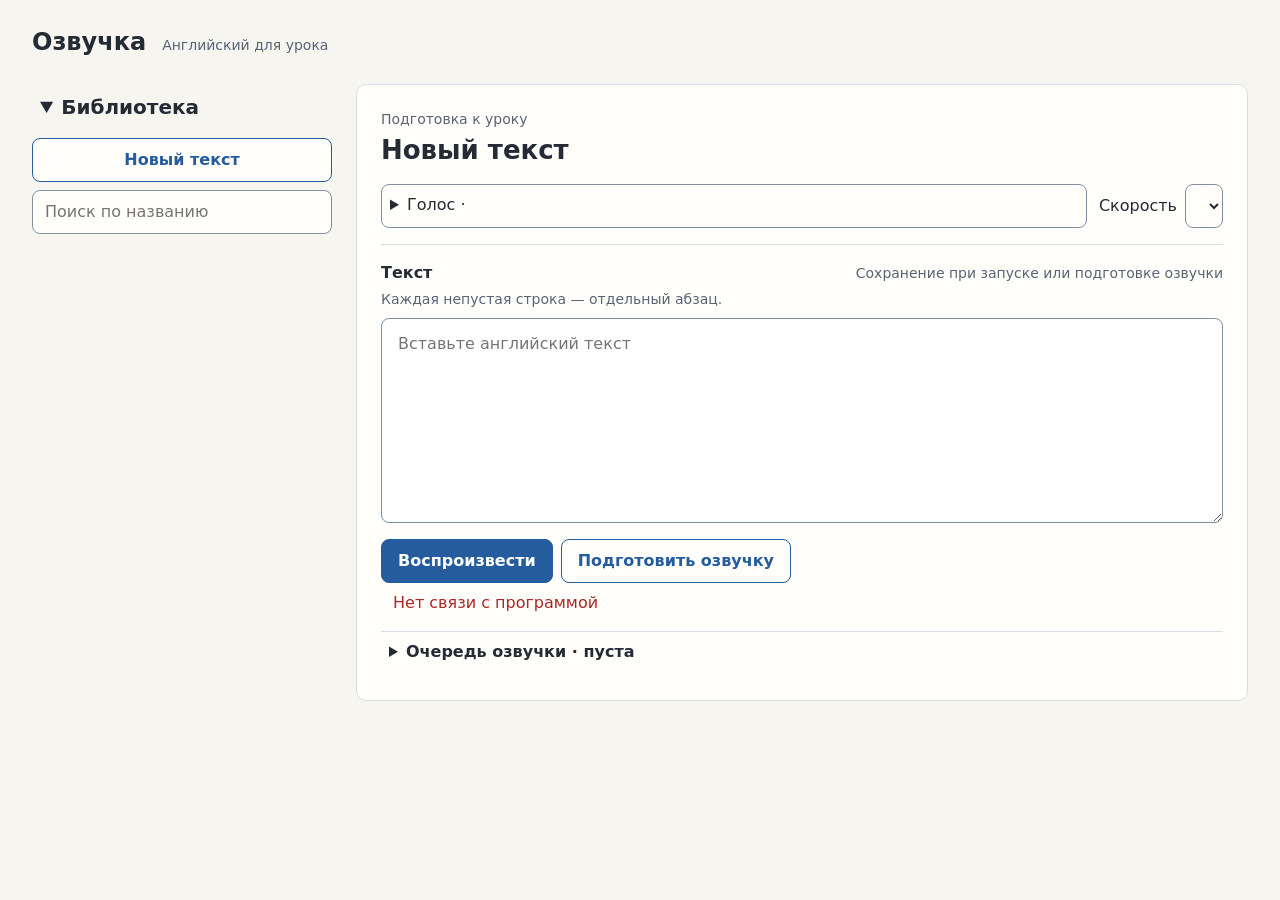
==== ozvuchka/web/index.html @ bc5a4a42 "Add application dialogs and complete keyboard journeys Expose the open Text title independently of L" ====
<!doctype html>
<html lang="ru">
<head><meta charset="utf-8"><meta name="viewport" content="width=device-width, initial-scale=1"><title>Озвучка</title><link rel="stylesheet" href="style.css"></head>
<body>
<main>
  <header class="app-header"><h1>Озвучка</h1><span class="muted">Английский для урока</span></header>
  <div class="workspace">
    <details id="library-panel" open>
      <summary>Библиотека</summary>
      <div class="library-content">
      <div class="library-tools"><button id="new-text" type="button" class="secondary">Новый текст</button><input id="library-search" type="search" placeholder="Поиск по названию" aria-label="Поиск по названию"><span id="library-size" class="muted"></span></div>
      <ul id="library"></ul>
      <div id="library-empty" class="library-empty" role="status" hidden><p id="library-empty-title"></p><p id="library-empty-help" class="muted"></p></div>
      </div>
    </details>
    <section class="working-area" aria-labelledby="text-title">
      <header class="text-header">
        <div><p class="eyebrow">Подготовка к уроку</p><h2 id="text-title">Новый текст</h2><button id="rename-title" type="button" class="secondary" hidden>Изменить название</button></div>
        <button id="stop" type="button" class="secondary" title="Остановить воспроизведение и вернуться к редактированию"><svg viewBox="0 0 24 24" width="20" height="20" fill="none" stroke="currentColor" stroke-width="2" aria-hidden="true"><path d="M14 4h6v16h-6M13 12H3m4-4-4 4 4 4"/></svg>К редактированию</button>
      </header>
      <div class="preparation">
        <div class="settings">
          <details id="voice-panel"><summary>Голос · <span id="selected-voice"></span></summary><div class="voice-choices"><p id="voice-availability" class="muted" role="status"></p><p class="muted">Стрелки — переход между голосами, Enter или пробел — выбор. «Послушать» не меняет выбранный голос.</p><ul id="voices" aria-label="Голоса"></ul><p id="sample-status" class="muted" role="status"></p></div></details>
          <label class="speed-label">Скорость <select id="speed"></select></label>
        </div>
        <div class="editor-label"><label for="source">Текст</label><span id="save-hint" class="muted">Сохранение при запуске или подготовке озвучки</span></div>
        <p id="source-help" class="muted">Каждая непустая строка — отдельный абзац.</p>
        <textarea id="source" rows="7" aria-describedby="source-help save-hint" placeholder="Вставьте английский текст"></textarea>
      </div>
      <div class="transport">
        <div class="controls">
          <span class="playback-transport" role="group" aria-label="Воспроизведение">
            <button id="previous" type="button" class="secondary playback-only" aria-label="Предыдущий абзац" title="Предыдущий абзац">Назад</button>
            <button id="play" type="button">Воспроизвести</button>
            <button id="next" type="button" class="secondary playback-only" aria-label="Следующий абзац" title="Следующий абзац">Вперёд</button>
          </span>
          <button id="repeat" type="button" class="secondary playback-only">Повторить абзац</button>
          <button id="enqueue" type="button" class="secondary">Подготовить озвучку</button>
          <span class="text-size" role="group" aria-label="Размер текста"><span id="text-size-label" class="muted"></span><button id="smaller" type="button" class="secondary" aria-label="Уменьшить размер текста">A−</button><button id="bigger" type="button" class="secondary" aria-label="Увеличить размер текста">A+</button></span>
        </div>
        <div class="feedback"><span id="position"></span><p id="status" role="status"></p></div>
        <p class="playback-only reading-hint muted">Нажмите на абзац, чтобы читать с него. С клавиатуры — Enter или пробел.</p>
        <details class="keyboard-help"><summary>Управление с клавиатуры</summary><p>Пробел — пауза или продолжение. ← / →, PageUp / PageDown — соседний абзац. R (К) — повторить. Быстрые клавиши работают, когда фокус вне кнопок и полей. Tab — переход к элементам управления.</p></details>
      </div>
      <details id="queue-panel"><summary>Очередь озвучки · <span id="queue-count">пуста</span></summary><p id="queue-empty" class="muted">Нет озвучек, ожидающих подготовки.</p><p id="queue-cancel-help" class="muted" hidden>При отмене текущая подготовка прерывается, затем начинается следующая озвучка. Уже подготовленная часть сохраняется.</p><ol id="queue" aria-label="Озвучки в порядке подготовки"></ol></details>
      <ol id="paragraphs" aria-label="Текст для чтения"></ol>
    </section>
  </div>
</main>
<dialog id="text-dialog" aria-labelledby="dialog-title" aria-describedby="dialog-description">
  <form id="dialog-form" novalidate>
    <h2 id="dialog-title"></h2>
    <p id="dialog-description"></p>
    <div id="rename-field"><label for="dialog-name">Название текста</label><input id="dialog-name" type="text" aria-describedby="dialog-error"></div>
    <p id="dialog-error" class="error" role="alert"></p>
    <div class="dialog-actions"><button id="dialog-cancel" type="button" class="secondary">Отмена</button><button id="dialog-submit" type="submit">Сохранить</button></div>
  </form>
</dialog>
<script src="app.js"></script>
</body>
</html>
---- ozvuchka/web/style.css ----
:root {
  --bg: #f6f5f0; --surface: #fffefa; --fg: #242b35; --muted: #596473;
  --accent: #245c9e; --accent-hover: #194879; --selected: #e5eef9;
  --border: #8190a1; --divider: #d9dee4; --current: #ffe58a; --error: #ad2824;
  --space-1: 4px; --space-2: 8px; --space-3: 12px; --space-4: 16px; --space-6: 24px; --space-8: 32px;
  --radius: 10px; --control: 44px;
}
* { box-sizing: border-box; }
[hidden] { display: none !important; }
body { margin: 0; background: var(--bg); color: var(--fg); font: 16px/1.5 system-ui, "Noto Sans", "Liberation Sans", sans-serif; }
main { max-width: 1440px; margin: 0 auto; padding: var(--space-6) var(--space-8); }
h1, h2, p { margin: 0; }
h1 { font-size: 24px; font-weight: 650; }
h2 { font-size: 26px; line-height: 1.3; overflow-wrap: anywhere; }
.app-header { display: flex; align-items: baseline; gap: var(--space-4); margin-bottom: var(--space-6); }
.workspace { display: grid; grid-template-columns: 300px minmax(0, 1fr); gap: var(--space-6); align-items: start; }
.working-area { min-width: 0; background: var(--surface); border: 1px solid var(--divider); border-radius: var(--radius); padding: var(--space-6); }
.text-header { margin-bottom: var(--space-4); }
.eyebrow { font-size: 14px; color: var(--muted); margin-bottom: var(--space-1); }
button, input, textarea, select, summary { font: inherit; }
button, select, input[type="search"] { min-height: var(--control); border: 1px solid var(--border); border-radius: 8px; }
button { padding: var(--space-2) var(--space-4); color: white; background: var(--accent); border-color: var(--accent); font-weight: 600; cursor: pointer; }
button:hover { background: var(--accent-hover); }
button:active { box-shadow: inset 0 0 0 2px var(--accent-hover); }
button.secondary { color: var(--accent); background: var(--surface); }
button.secondary:hover, summary:hover { background: var(--selected); }
button:disabled { color: var(--muted); background: #edf0f3; border-color: var(--divider); cursor: default; }
:focus-visible { outline: 3px solid var(--accent); outline-offset: 3px; }
summary { cursor: pointer; min-height: var(--control); padding: var(--space-2); border-radius: 8px; font-weight: 600; }
.muted { color: var(--muted); font-size: 14px; }
.error { color: var(--error); }
#library-panel > summary { font-size: 20px; }
#library-panel { position: sticky; top: var(--space-6); min-width: 0; }
.library-content { display: flex; flex-direction: column; max-height: calc(100dvh - 160px); }
.library-tools { display: grid; gap: var(--space-2); margin: var(--space-2) 0 var(--space-3); }
#library-search { width: 100%; min-width: 0; padding: var(--space-2) var(--space-3); background: var(--surface); color: var(--fg); }
#library, #queue, #voices { list-style: none; padding: 0; margin: 0; }
#library { min-height: 0; overflow-y: auto; scrollbar-gutter: stable; overscroll-behavior: contain; }
#library > li { border-bottom: 1px solid var(--divider); padding: var(--space-2) 0; }
.library-empty { padding: var(--space-4) var(--space-2); }
.library-empty > p + p { margin-top: var(--space-2); }
.library-text { display: flex; align-items: start; gap: var(--space-1); }
#library .text-title { min-width: 0; flex: 1; background: transparent; color: var(--fg); text-align: left; font-weight: 400; border-color: transparent; overflow-wrap: anywhere; padding: var(--space-2); }
.library-title-label { display: -webkit-box; -webkit-box-orient: vertical; -webkit-line-clamp: 3; overflow: hidden; }
#library .text-title:hover { background: var(--selected); }
#library .text-title.current { background: var(--selected); color: #173f70; font-weight: 600; }
.row-actions { flex: none; }
.row-actions summary { list-style: none; width: 44px; text-align: center; color: var(--accent); border: 1px solid var(--border); }
.row-actions summary::-webkit-details-marker { display: none; }
.row-actions svg { display: block; fill: currentColor; }
.library-text:has(.row-actions[open]) { position: relative; flex-wrap: wrap; }
#library .library-text:has(.row-actions[open]) > .text-title { flex: 0 0 calc(100% - 48px); }
.row-actions[open] { width: 100%; min-width: 0; padding-bottom: var(--space-2); }
.row-actions[open] > summary { position: absolute; top: 0; right: 0; }
.row-actions button { display: block; width: 100%; margin-top: var(--space-1); text-align: left; overflow-wrap: anywhere; font-size: 14px; }
.row-actions button.destructive { color: var(--error); }
.library-narrations { display: grid; gap: var(--space-1); padding: 0 var(--space-2); }
.ready-narration { font-size: 14px; color: var(--muted); overflow-wrap: anywhere; }
.settings { display: flex; align-items: start; flex-wrap: wrap; gap: var(--space-3); padding-bottom: var(--space-4); margin-bottom: var(--space-4); border-bottom: 1px solid var(--divider); }
#voice-panel { flex: 1; min-width: 200px; position: relative; }
#voice-panel summary { border: 1px solid var(--border); font-weight: 400; }
.voice-choices { position: absolute; top: 100%; left: 0; width: max(100%, 360px); max-width: 100%; max-height: min(420px, 55dvh); overflow-y: auto; overscroll-behavior: contain; z-index: 3; padding: var(--space-3); background: var(--surface); border: 1px solid var(--border); border-radius: 8px; box-shadow: 0 8px 24px #242b3520; }
.voice-choices > p + p { margin-top: var(--space-2); }
#voices { padding-top: var(--space-2); }
#voices li { display: flex; align-items: center; flex-wrap: wrap; justify-content: space-between; gap: var(--space-2); padding: var(--space-2) 0; border-top: 1px solid var(--divider); }
#voices .voice-choice { flex: 1 1 200px; min-width: 0; display: grid; gap: var(--space-1); text-align: left; color: var(--fg); font-weight: 400; padding: var(--space-2); overflow-wrap: anywhere; }
#voices .voice-choice[aria-pressed="true"] { background: var(--selected); border-color: var(--accent); }
#sample-status:not(:empty) { margin-top: var(--space-2); }
.speed-label { display: flex; align-items: center; gap: var(--space-2); }
select { padding: var(--space-2); max-width: 100%; background: var(--surface); color: var(--fg); }
.editor-label { display: flex; flex-wrap: wrap; align-items: baseline; justify-content: space-between; gap: var(--space-2); }
.editor-label label { font-weight: 600; }
#source-help { margin: var(--space-1) 0 var(--space-2); }
textarea { display: block; width: 100%; min-height: 190px; padding: var(--space-3) var(--space-4); font: inherit; line-height: 1.6; color: var(--fg); background: #fff; border: 1px solid var(--border); border-radius: 8px; resize: vertical; }
.controls { display: flex; align-items: center; flex-wrap: wrap; gap: var(--space-2); padding-top: var(--space-4); }
.feedback { display: flex; flex-wrap: wrap; gap: var(--space-3); min-height: 40px; padding: var(--space-2) 0; font-size: 14px; color: var(--muted); }
.feedback .error { font-size: 16px; }
#queue-panel { border-top: 1px solid var(--divider); margin-top: var(--space-2); }
#queue-panel > summary { overflow-wrap: anywhere; }
#queue-empty { padding: var(--space-2); }
#queue-cancel-help { padding: var(--space-2); }
#queue { max-height: 220px; overflow: auto; }
#queue li { display: flex; align-items: center; flex-wrap: wrap; gap: var(--space-2); padding: var(--space-2); }
#queue .title { flex: 1; min-width: 150px; overflow-wrap: anywhere; }
#queue li + li { border-top: 1px solid var(--divider); }
#queue .muted { flex-basis: 100%; }
.playback-transport, .text-size { display: flex; flex-wrap: wrap; gap: var(--space-2); }
.playback-transport { max-width: 100%; flex-wrap: nowrap; }
.playback-transport #play { min-width: 150px; }
.text-size { margin-left: auto; align-items: center; }
body:not(.playback) #stop, body:not(.playback) .playback-only,
body:not(.playback) .text-size, body:not(.playback) .keyboard-help, body:not(.playback) #paragraphs { display: none; }
body.playback .app-header, body.playback #library-panel, body.playback .preparation,
body.playback .eyebrow, body.playback #enqueue, body.playback #queue-panel { display: none; }
body.playback main { max-width: 1440px; padding-top: var(--space-4); }
body.playback .workspace { display: block; }
body.playback .working-area { padding: 0; border: 0; background: transparent; }
body.playback .text-header { display: flex; align-items: center; justify-content: space-between; gap: var(--space-4); padding-bottom: var(--space-4); margin-bottom: var(--space-2); border-bottom: 1px solid var(--divider); }
body.playback .text-header > div { min-width: 0; }
body.playback #stop { display: inline-flex; align-items: center; justify-content: center; gap: var(--space-2); flex-shrink: 0; }
body.playback #stop svg { flex-shrink: 0; }
body.playback #repeat { margin-left: var(--space-4); }
.reading-hint { padding-bottom: var(--space-1); }
#position { font-weight: 600; color: var(--fg); }
.paragraph-error { display: block; font-size: max(14px, 0.7em); }
.paragraph-error:empty { display: none; }
body.playback .text-header h2 { font-size: 18px; color: var(--muted); }
body.playback .transport { position: sticky; top: 0; z-index: 1; background: var(--bg); padding-bottom: var(--space-2); border-bottom: 1px solid var(--divider); }
body.playback .controls { padding-top: var(--space-2); }
.keyboard-help { font-size: 14px; max-width: 75ch; }
.keyboard-help summary { min-height: 32px; padding: var(--space-1) 0; font-weight: 400; color: var(--accent); }
.keyboard-help p { padding: var(--space-2) 0; }
#paragraphs { max-width: 68ch; margin: var(--space-6) auto; list-style: none; padding: 0; line-height: 1.55; overflow-wrap: anywhere; }
#paragraphs li { margin: var(--space-3) 0; padding: var(--space-3) var(--space-4); border-radius: var(--radius); scroll-margin-top: var(--transport-offset, 240px); scroll-margin-bottom: 16px; }
#paragraphs li:not(.skipped) { cursor: pointer; }
#paragraphs li:not(.skipped):hover { background: var(--selected); }
#paragraphs li.current, #paragraphs li.current:hover { background: var(--current); box-shadow: inset 5px 0 var(--accent); }
#paragraphs li.skipped { color: var(--muted); }
#paragraphs li.skipped::after { content: " — не читается вслух"; font-size: 0.7em; }
#paragraphs li.failed { color: var(--error); }
@media (max-width: 959px) {
  main { padding: var(--space-4); }
  .app-header { margin-bottom: var(--space-4); }
  .app-header .muted { display: none; }
  .workspace { grid-template-columns: minmax(0, 1fr); gap: var(--space-3); }
  #library-panel { position: relative; top: auto; z-index: 2; }
  #library-panel[open] > summary { background: var(--selected); }
  .library-content { position: absolute; top: 100%; left: 0; width: 100%; max-height: calc(100dvh - 144px); padding: var(--space-3); overflow-y: auto; overscroll-behavior: contain; background: var(--surface); border: 1px solid var(--border); border-radius: var(--radius); box-shadow: 0 8px 24px #242b3520; }
  #library { flex: none; overflow: visible; scrollbar-gutter: auto; }
  .working-area { padding: var(--space-4); }
  .settings { display: grid; grid-template-columns: minmax(0, 1fr); }
  #voice-panel { min-width: 0; }
  .text-size { margin-left: 0; }
  body.playback .text-header { align-items: start; flex-direction: column; }
  body.playback #stop { align-self: flex-end; }
  body.playback .playback-transport { width: 100%; }
  body.playback #repeat { margin-left: 0; }
  #paragraphs li { padding: var(--space-3); }
}
@media (min-width: 960px) {
  body:not(.playback) #text-title { display: -webkit-box; -webkit-box-orient: vertical; -webkit-line-clamp: 2; overflow: hidden; }
}
@media (prefers-reduced-motion: reduce) { * { scroll-behavior: auto !important; } }

@media (max-width: 420px) {
  .playback-transport { gap: var(--space-1); }
  .playback-transport button { padding-inline: var(--space-2); }
  .playback-transport #play { min-width: 0; flex: 1; }
}

#rename-title { margin-top: var(--space-2); font-size: 14px; }
body.playback #rename-title { display: none; }
dialog { width: min(560px, calc(100% - 32px)); max-height: calc(100dvh - 32px); overflow-y: auto; padding: var(--space-6); color: var(--fg); background: var(--surface); border: 1px solid var(--border); border-radius: var(--radius); }
dialog::backdrop { background: #242b3580; }
dialog h2 { font-size: 24px; }
#dialog-description { margin-top: var(--space-3); overflow-wrap: anywhere; }
#rename-field { display: grid; gap: var(--space-2); margin-top: var(--space-4); }
#dialog-name { width: 100%; min-width: 0; min-height: var(--control); padding: var(--space-2); border: 1px solid var(--border); border-radius: 8px; background: white; color: var(--fg); }
#dialog-name[aria-invalid="true"] { border-color: var(--error); }
#dialog-error:not(:empty) { margin-top: var(--space-3); }
.dialog-actions { display: flex; flex-wrap: wrap; justify-content: flex-end; gap: var(--space-2); margin-top: var(--space-6); }
#dialog-submit.destructive { background: var(--error); border-color: var(--error); }
#dialog-submit.destructive:hover { background: #8f201d; }
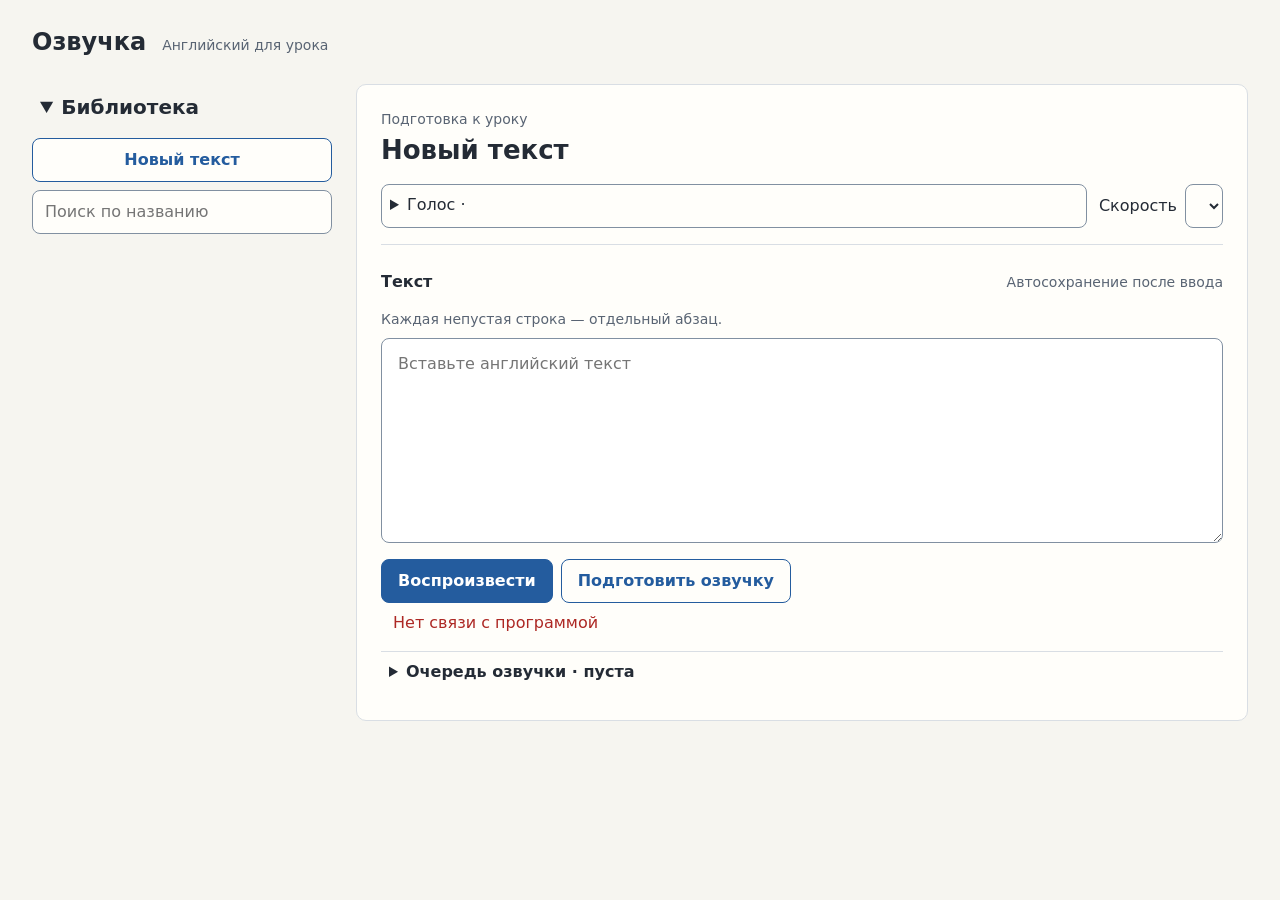
==== commit 2ba6f572: "Add visible autosave and guard Text transitions Confirm editor revisions through save_text, retain p" ====
--- a/ozvuchka/web/index.html
+++ b/ozvuchka/web/index.html
@@ -13,7 +13,7 @@
       <div id="library-empty" class="library-empty" role="status" hidden><p id="library-empty-title"></p><p id="library-empty-help" class="muted"></p></div>
       </div>
     </details>
-    <section class="working-area" aria-labelledby="text-title">
+    <section id="text-workspace" class="working-area" aria-labelledby="text-title" tabindex="-1">
       <header class="text-header">
         <div><p class="eyebrow">Подготовка к уроку</p><h2 id="text-title">Новый текст</h2><button id="rename-title" type="button" class="secondary" hidden>Изменить название</button></div>
         <button id="stop" type="button" class="secondary" title="Остановить воспроизведение и вернуться к редактированию"><svg viewBox="0 0 24 24" width="20" height="20" fill="none" stroke="currentColor" stroke-width="2" aria-hidden="true"><path d="M14 4h6v16h-6M13 12H3m4-4-4 4 4 4"/></svg>К редактированию</button>
@@ -23,7 +23,7 @@
           <details id="voice-panel"><summary>Голос · <span id="selected-voice"></span></summary><div class="voice-choices"><p id="voice-availability" class="muted" role="status"></p><p class="muted">Стрелки — переход между голосами, Enter или пробел — выбор. «Послушать» не меняет выбранный голос.</p><ul id="voices" aria-label="Голоса"></ul><p id="sample-status" class="muted" role="status"></p></div></details>
           <label class="speed-label">Скорость <select id="speed"></select></label>
         </div>
-        <div class="editor-label"><label for="source">Текст</label><span id="save-hint" class="muted">Сохранение при запуске или подготовке озвучки</span></div>
+        <div class="editor-label"><label for="source">Текст</label><span class="save-feedback"><span id="save-hint" class="muted" role="status" aria-live="polite">Автосохранение после ввода</span><button id="save-retry" type="button" class="secondary" hidden>Повторить сохранение</button></span></div>
         <p id="source-help" class="muted">Каждая непустая строка — отдельный абзац.</p>
         <textarea id="source" rows="7" aria-describedby="source-help save-hint" placeholder="Вставьте английский текст"></textarea>
       </div>
--- a/ozvuchka/web/style.css
+++ b/ozvuchka/web/style.css
@@ -161,3 +161,6 @@
 .dialog-actions { display: flex; flex-wrap: wrap; justify-content: flex-end; gap: var(--space-2); margin-top: var(--space-6); }
 #dialog-submit.destructive { background: var(--error); border-color: var(--error); }
 #dialog-submit.destructive:hover { background: #8f201d; }
+
+.save-feedback { display: flex; flex-wrap: wrap; align-items: center; gap: var(--space-2); min-height: 44px; min-width: 0; overflow-wrap: anywhere; }
+#save-hint { font-size: 14px; }
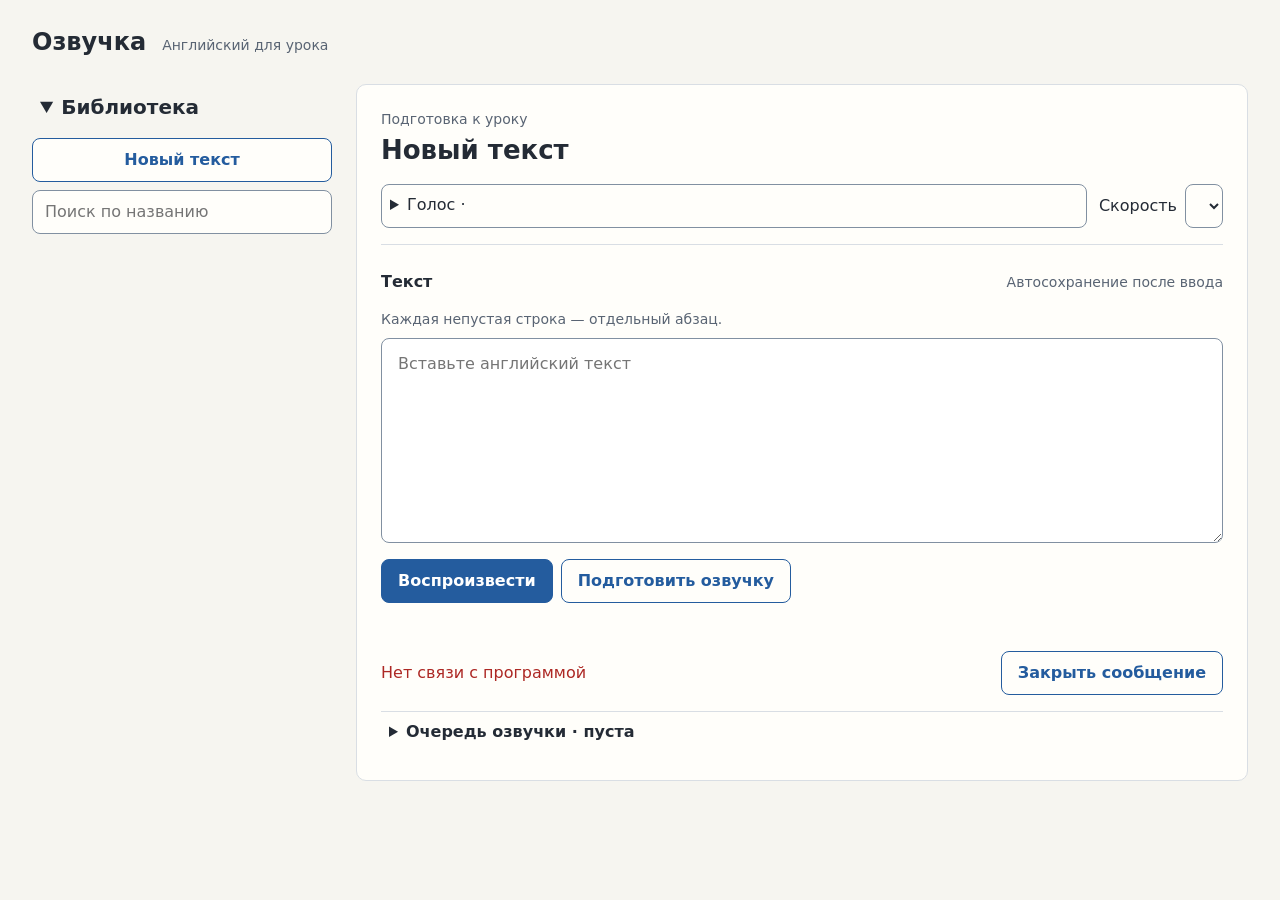
==== commit e0403a04: "Record integrated UI acceptance and fix small interaction gaps Keep action errors readable, explain " ====
--- a/ozvuchka/web/index.html
+++ b/ozvuchka/web/index.html
@@ -39,6 +39,7 @@
           <span class="text-size" role="group" aria-label="Размер текста"><span id="text-size-label" class="muted"></span><button id="smaller" type="button" class="secondary" aria-label="Уменьшить размер текста">A−</button><button id="bigger" type="button" class="secondary" aria-label="Увеличить размер текста">A+</button></span>
         </div>
         <div class="feedback"><span id="position"></span><p id="status" role="status"></p></div>
+        <div id="action-error" class="action-error" hidden><p id="action-error-message" class="error" role="alert"></p><button id="dismiss-error" type="button" class="secondary">Закрыть сообщение</button></div>
         <p class="playback-only reading-hint muted">Нажмите на абзац, чтобы читать с него. С клавиатуры — Enter или пробел.</p>
         <details class="keyboard-help"><summary>Управление с клавиатуры</summary><p>Пробел — пауза или продолжение. ← / →, PageUp / PageDown — соседний абзац. R (К) — повторить. Быстрые клавиши работают, когда фокус вне кнопок и полей. Tab — переход к элементам управления.</p></details>
       </div>
--- a/ozvuchka/web/style.css
+++ b/ozvuchka/web/style.css
@@ -108,7 +108,7 @@
 body.playback .transport { position: sticky; top: 0; z-index: 1; background: var(--bg); padding-bottom: var(--space-2); border-bottom: 1px solid var(--divider); }
 body.playback .controls { padding-top: var(--space-2); }
 .keyboard-help { font-size: 14px; max-width: 75ch; }
-.keyboard-help summary { min-height: 32px; padding: var(--space-1) 0; font-weight: 400; color: var(--accent); }
+.keyboard-help summary { min-height: var(--control); padding: var(--space-2) 0; font-weight: 400; color: var(--accent); }
 .keyboard-help p { padding: var(--space-2) 0; }
 #paragraphs { max-width: 68ch; margin: var(--space-6) auto; list-style: none; padding: 0; line-height: 1.55; overflow-wrap: anywhere; }
 #paragraphs li { margin: var(--space-3) 0; padding: var(--space-3) var(--space-4); border-radius: var(--radius); scroll-margin-top: var(--transport-offset, 240px); scroll-margin-bottom: 16px; }
@@ -164,3 +164,5 @@
 
 .save-feedback { display: flex; flex-wrap: wrap; align-items: center; gap: var(--space-2); min-height: 44px; min-width: 0; overflow-wrap: anywhere; }
 #save-hint { font-size: 14px; }
+.action-error { display: flex; align-items: center; flex-wrap: wrap; gap: var(--space-2); padding-block: var(--space-2); overflow-wrap: anywhere; }
+.action-error p { flex: 1 1 240px; min-width: 0; }
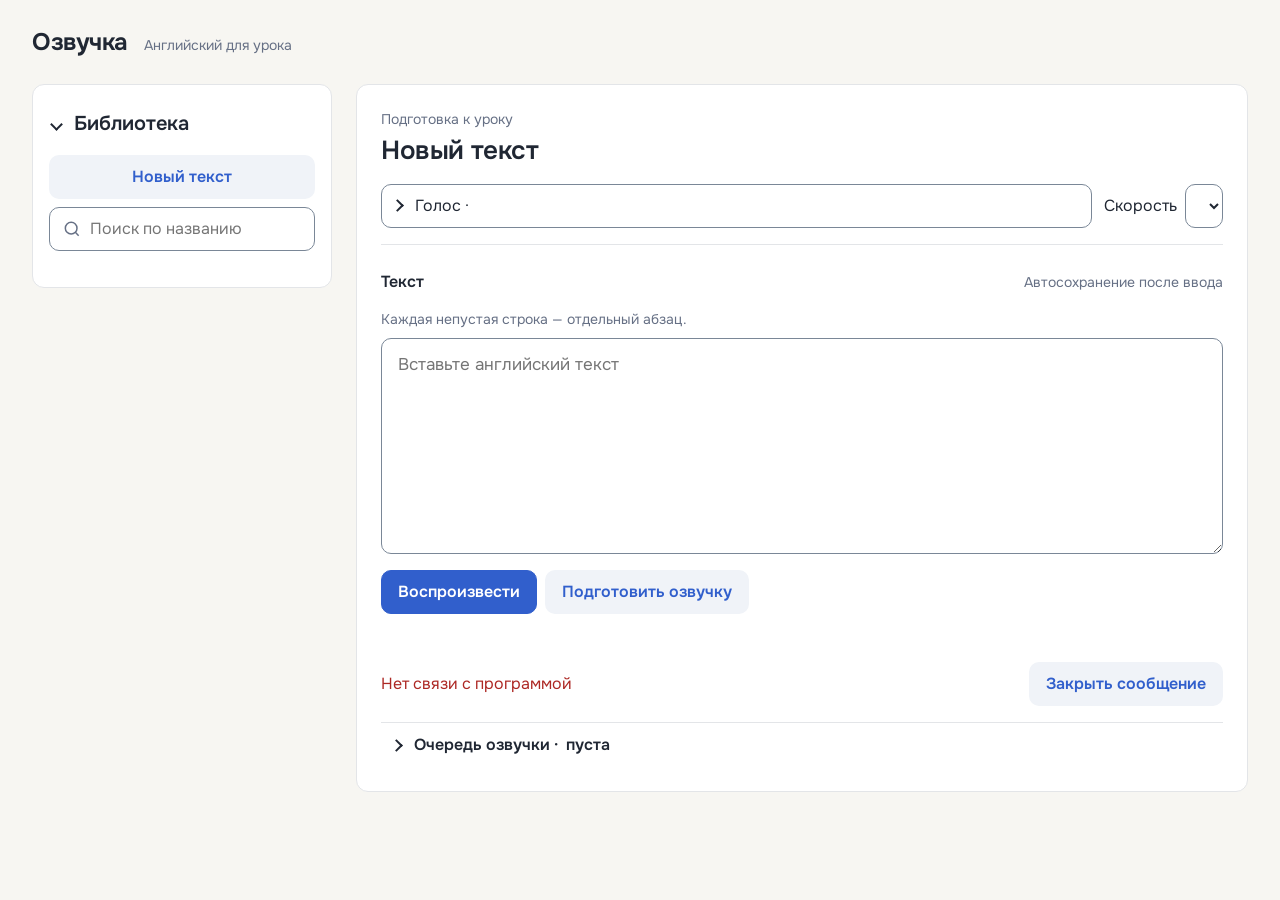
==== commit 02f3806f: "Refine the Library visual hierarchy" ====
--- a/ozvuchka/web/index.html
+++ b/ozvuchka/web/index.html
@@ -8,7 +8,7 @@
     <details id="library-panel" open>
       <summary>Библиотека</summary>
       <div class="library-content">
-      <div class="library-tools"><button id="new-text" type="button" class="secondary">Новый текст</button><input id="library-search" type="search" placeholder="Поиск по названию" aria-label="Поиск по названию"><span id="library-size" class="muted"></span></div>
+      <div class="library-tools"><button id="new-text" type="button" class="secondary">Новый текст</button><div class="library-search-field"><svg viewBox="0 0 24 24" width="20" height="20" fill="none" stroke="currentColor" stroke-width="1.8" aria-hidden="true"><circle cx="11" cy="11" r="7"/><path d="m16 16 4 4"/></svg><input id="library-search" type="search" placeholder="Поиск по названию" aria-label="Поиск по названию"></div><span id="library-size" class="muted"></span></div>
       <ul id="library"></ul>
       <div id="library-empty" class="library-empty" role="status" hidden><p id="library-empty-title"></p><p id="library-empty-help" class="muted"></p></div>
       </div>
--- a/ozvuchka/web/style.css
+++ b/ozvuchka/web/style.css
@@ -1,51 +1,69 @@
+@font-face {
+  font-family: "Onest";
+  src: url("Onest-Variable.ttf") format("truetype");
+  font-style: normal;
+  font-weight: 100 900;
+  font-display: swap;
+}
 :root {
-  --bg: #f6f5f0; --surface: #fffefa; --fg: #242b35; --muted: #596473;
-  --accent: #245c9e; --accent-hover: #194879; --selected: #e5eef9;
-  --border: #8190a1; --divider: #d9dee4; --current: #ffe58a; --error: #ad2824;
+  --bg: #f7f6f2; --surface: #fff; --surface-soft: #f0f3f8; --fg: #202733; --muted: #667085;
+  --accent: #315fcc; --accent-hover: #264da6; --selected: #eaf0fc;
+  --border: #7a8797; --divider: #e3e5e8; --current: #fff0b8; --error: #ad2824;
   --space-1: 4px; --space-2: 8px; --space-3: 12px; --space-4: 16px; --space-6: 24px; --space-8: 32px;
-  --radius: 10px; --control: 44px;
+  --radius: 12px; --radius-control: 10px; --control: 44px;
 }
 * { box-sizing: border-box; }
 [hidden] { display: none !important; }
-body { margin: 0; background: var(--bg); color: var(--fg); font: 16px/1.5 system-ui, "Noto Sans", "Liberation Sans", sans-serif; }
+body { margin: 0; background: var(--bg); color: var(--fg); font: 16px/1.5 "Onest", system-ui, "Noto Sans", "Liberation Sans", sans-serif; }
 main { max-width: 1440px; margin: 0 auto; padding: var(--space-6) var(--space-8); }
 h1, h2, p { margin: 0; }
-h1 { font-size: 24px; font-weight: 650; }
-h2 { font-size: 26px; line-height: 1.3; overflow-wrap: anywhere; }
+h1 { font-size: 24px; font-weight: 650; letter-spacing: -0.02em; }
+h2 { font-size: 26px; font-weight: 600; line-height: 1.3; letter-spacing: -0.015em; overflow-wrap: anywhere; }
 .app-header { display: flex; align-items: baseline; gap: var(--space-4); margin-bottom: var(--space-6); }
 .workspace { display: grid; grid-template-columns: 300px minmax(0, 1fr); gap: var(--space-6); align-items: start; }
 .working-area { min-width: 0; background: var(--surface); border: 1px solid var(--divider); border-radius: var(--radius); padding: var(--space-6); }
 .text-header { margin-bottom: var(--space-4); }
 .eyebrow { font-size: 14px; color: var(--muted); margin-bottom: var(--space-1); }
 button, input, textarea, select, summary { font: inherit; }
-button, select, input[type="search"] { min-height: var(--control); border: 1px solid var(--border); border-radius: 8px; }
-button { padding: var(--space-2) var(--space-4); color: white; background: var(--accent); border-color: var(--accent); font-weight: 600; cursor: pointer; }
+button, select, input[type="search"] { min-height: var(--control); border: 1px solid var(--border); border-radius: var(--radius-control); }
+button { padding: var(--space-2) var(--space-4); color: white; background: var(--accent); border-color: var(--accent); font-weight: 600; cursor: pointer; transition: background-color 140ms ease, border-color 140ms ease, color 140ms ease, box-shadow 140ms ease; }
 button:hover { background: var(--accent-hover); }
 button:active { box-shadow: inset 0 0 0 2px var(--accent-hover); }
-button.secondary { color: var(--accent); background: var(--surface); }
+button.secondary { color: var(--accent); background: var(--surface-soft); border-color: transparent; }
 button.secondary:hover, summary:hover { background: var(--selected); }
 button:disabled { color: var(--muted); background: #edf0f3; border-color: var(--divider); cursor: default; }
 :focus-visible { outline: 3px solid var(--accent); outline-offset: 3px; }
-summary { cursor: pointer; min-height: var(--control); padding: var(--space-2); border-radius: 8px; font-weight: 600; }
+summary { cursor: pointer; min-height: var(--control); padding: var(--space-2); border-radius: var(--radius-control); font-weight: 600; }
+details:not(.row-actions) > summary { display: flex; align-items: center; gap: var(--space-2); list-style: none; }
+details:not(.row-actions) > summary::-webkit-details-marker { display: none; }
+details:not(.row-actions) > summary::before { content: ""; width: 7px; height: 7px; flex: none; margin-inline: 3px 5px; border-right: 2px solid currentColor; border-bottom: 2px solid currentColor; transform: rotate(-45deg); transition: transform 140ms ease; }
+details:not(.row-actions)[open] > summary::before { transform: rotate(45deg); }
 .muted { color: var(--muted); font-size: 14px; }
 .error { color: var(--error); }
 #library-panel > summary { font-size: 20px; }
 #library-panel { position: sticky; top: var(--space-6); min-width: 0; }
 .library-content { display: flex; flex-direction: column; max-height: calc(100dvh - 160px); }
 .library-tools { display: grid; gap: var(--space-2); margin: var(--space-2) 0 var(--space-3); }
-#library-search { width: 100%; min-width: 0; padding: var(--space-2) var(--space-3); background: var(--surface); color: var(--fg); }
+.library-search-field { display: flex; align-items: center; gap: var(--space-2); min-height: var(--control); padding-left: var(--space-3); color: var(--muted); background: var(--surface); border: 1px solid var(--border); border-radius: var(--radius-control); }
+.library-search-field:focus-within { outline: 3px solid var(--accent); outline-offset: 3px; }
+.library-search-field svg { flex: none; }
+#library-search { width: 100%; min-width: 0; min-height: 42px; padding: var(--space-2) var(--space-3) var(--space-2) 0; color: var(--fg); background: transparent; border: 0; border-radius: 0; }
+#library-search:focus-visible { outline: none; }
 #library, #queue, #voices { list-style: none; padding: 0; margin: 0; }
 #library { min-height: 0; overflow-y: auto; scrollbar-gutter: stable; overscroll-behavior: contain; }
-#library > li { border-bottom: 1px solid var(--divider); padding: var(--space-2) 0; }
+#library > li { margin-bottom: var(--space-1); padding: 6px; border-radius: var(--radius-control); transition: background-color 140ms ease; }
+#library > li:hover, #library > li:has(.row-actions[open]) { background: var(--surface-soft); }
+#library > li:has(.text-title.current), #library > li:has(.text-title.current):hover { background: var(--selected); }
 .library-empty { padding: var(--space-4) var(--space-2); }
 .library-empty > p + p { margin-top: var(--space-2); }
 .library-text { display: flex; align-items: start; gap: var(--space-1); }
 #library .text-title { min-width: 0; flex: 1; background: transparent; color: var(--fg); text-align: left; font-weight: 400; border-color: transparent; overflow-wrap: anywhere; padding: var(--space-2); }
 .library-title-label { display: -webkit-box; -webkit-box-orient: vertical; -webkit-line-clamp: 3; overflow: hidden; }
-#library .text-title:hover { background: var(--selected); }
-#library .text-title.current { background: var(--selected); color: #173f70; font-weight: 600; }
+#library .text-title:hover { background: transparent; }
+#library .text-title.current { color: #173f70; font-weight: 600; }
 .row-actions { flex: none; }
-.row-actions summary { list-style: none; width: 44px; text-align: center; color: var(--accent); border: 1px solid var(--border); }
+.row-actions summary { display: grid; place-items: center; list-style: none; width: 44px; padding: var(--space-2); color: var(--muted); background: transparent; border: 1px solid transparent; }
+.row-actions summary:hover { color: var(--accent); }
 .row-actions summary::-webkit-details-marker { display: none; }
 .row-actions svg { display: block; fill: currentColor; }
 .library-text:has(.row-actions[open]) { position: relative; flex-wrap: wrap; }
@@ -54,8 +72,9 @@
 .row-actions[open] > summary { position: absolute; top: 0; right: 0; }
 .row-actions button { display: block; width: 100%; margin-top: var(--space-1); text-align: left; overflow-wrap: anywhere; font-size: 14px; }
 .row-actions button.destructive { color: var(--error); }
-.library-narrations { display: grid; gap: var(--space-1); padding: 0 var(--space-2); }
-.ready-narration { font-size: 14px; color: var(--muted); overflow-wrap: anywhere; }
+.library-narrations { display: grid; gap: var(--space-1); padding: 0 var(--space-2) var(--space-1); }
+.ready-narration { display: flex; align-items: center; gap: 6px; font-size: 14px; color: var(--muted); overflow-wrap: anywhere; }
+.ready-narration svg { flex: none; color: var(--accent); }
 .settings { display: flex; align-items: start; flex-wrap: wrap; gap: var(--space-3); padding-bottom: var(--space-4); margin-bottom: var(--space-4); border-bottom: 1px solid var(--divider); }
 #voice-panel { flex: 1; min-width: 200px; position: relative; }
 #voice-panel summary { border: 1px solid var(--border); font-weight: 400; }
@@ -71,7 +90,7 @@
 .editor-label { display: flex; flex-wrap: wrap; align-items: baseline; justify-content: space-between; gap: var(--space-2); }
 .editor-label label { font-weight: 600; }
 #source-help { margin: var(--space-1) 0 var(--space-2); }
-textarea { display: block; width: 100%; min-height: 190px; padding: var(--space-3) var(--space-4); font: inherit; line-height: 1.6; color: var(--fg); background: #fff; border: 1px solid var(--border); border-radius: 8px; resize: vertical; }
+textarea { display: block; width: 100%; min-height: 190px; padding: var(--space-3) var(--space-4); font: inherit; font-size: 17px; line-height: 1.6; color: var(--fg); background: var(--surface); border: 1px solid var(--border); border-radius: var(--radius-control); resize: vertical; transition: border-color 140ms ease, box-shadow 140ms ease; }
 .controls { display: flex; align-items: center; flex-wrap: wrap; gap: var(--space-2); padding-top: var(--space-4); }
 .feedback { display: flex; flex-wrap: wrap; gap: var(--space-3); min-height: 40px; padding: var(--space-2) 0; font-size: 14px; color: var(--muted); }
 .feedback .error { font-size: 16px; }
@@ -95,6 +114,8 @@
 body.playback main { max-width: 1440px; padding-top: var(--space-4); }
 body.playback .workspace { display: block; }
 body.playback .working-area { padding: 0; border: 0; background: transparent; }
+/* This programmatic focus target keeps Playback keyboard controls available. */
+body.playback #text-workspace:focus { outline: none; }
 body.playback .text-header { display: flex; align-items: center; justify-content: space-between; gap: var(--space-4); padding-bottom: var(--space-4); margin-bottom: var(--space-2); border-bottom: 1px solid var(--divider); }
 body.playback .text-header > div { min-width: 0; }
 body.playback #stop { display: inline-flex; align-items: center; justify-content: center; gap: var(--space-2); flex-shrink: 0; }
@@ -138,9 +159,13 @@
   #paragraphs li { padding: var(--space-3); }
 }
 @media (min-width: 960px) {
+  #library-panel { padding: var(--space-4); background: var(--surface); border: 1px solid var(--divider); border-radius: var(--radius); }
+  #library-panel > summary { padding-inline: 0; }
   body:not(.playback) #text-title { display: -webkit-box; -webkit-box-orient: vertical; -webkit-line-clamp: 2; overflow: hidden; }
 }
-@media (prefers-reduced-motion: reduce) { * { scroll-behavior: auto !important; } }
+@media (prefers-reduced-motion: reduce) {
+  *, *::before, *::after { scroll-behavior: auto !important; transition-duration: 0.01ms !important; }
+}
 
 @media (max-width: 420px) {
   .playback-transport { gap: var(--space-1); }
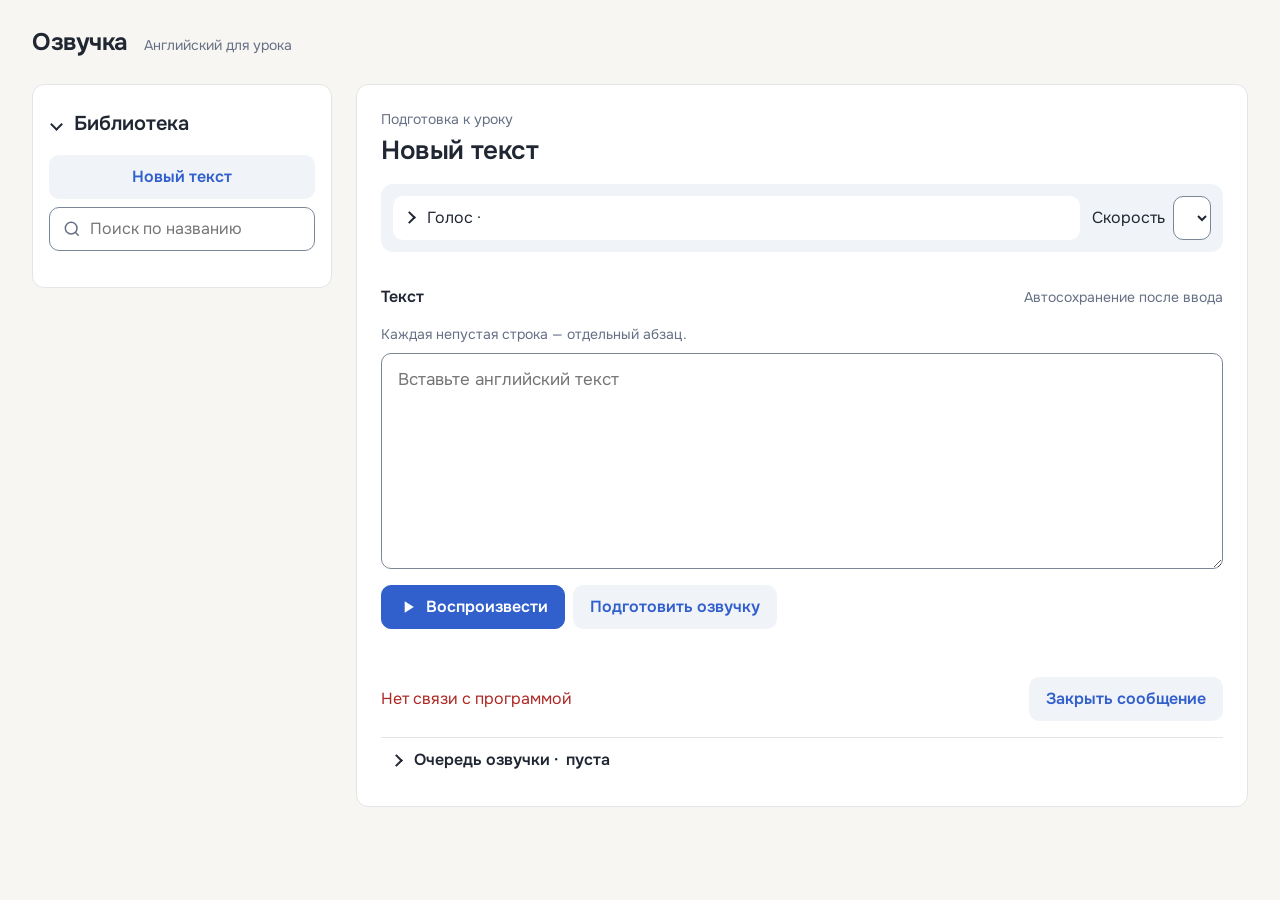
==== commit 3877c9b8: "Refine the preparation workspace visuals" ====
--- a/ozvuchka/web/index.html
+++ b/ozvuchka/web/index.html
@@ -15,7 +15,7 @@
     </details>
     <section id="text-workspace" class="working-area" aria-labelledby="text-title" tabindex="-1">
       <header class="text-header">
-        <div><p class="eyebrow">Подготовка к уроку</p><h2 id="text-title">Новый текст</h2><button id="rename-title" type="button" class="secondary" hidden>Изменить название</button></div>
+        <div><p class="eyebrow">Подготовка к уроку</p><div class="title-line"><h2 id="text-title">Новый текст</h2><button id="rename-title" type="button" class="secondary" hidden><svg viewBox="0 0 24 24" width="18" height="18" fill="none" stroke="currentColor" stroke-width="1.8" aria-hidden="true"><path d="m14 5 5 5M4 20l3.5-.8L19 7.7a2 2 0 0 0-2.8-2.8L4.8 16.4 4 20Z"/></svg><span>Изменить название</span></button></div></div>
         <button id="stop" type="button" class="secondary" title="Остановить воспроизведение и вернуться к редактированию"><svg viewBox="0 0 24 24" width="20" height="20" fill="none" stroke="currentColor" stroke-width="2" aria-hidden="true"><path d="M14 4h6v16h-6M13 12H3m4-4-4 4 4 4"/></svg>К редактированию</button>
       </header>
       <div class="preparation">
@@ -23,7 +23,7 @@
           <details id="voice-panel"><summary>Голос · <span id="selected-voice"></span></summary><div class="voice-choices"><p id="voice-availability" class="muted" role="status"></p><p class="muted">Стрелки — переход между голосами, Enter или пробел — выбор. «Послушать» не меняет выбранный голос.</p><ul id="voices" aria-label="Голоса"></ul><p id="sample-status" class="muted" role="status"></p></div></details>
           <label class="speed-label">Скорость <select id="speed"></select></label>
         </div>
-        <div class="editor-label"><label for="source">Текст</label><span class="save-feedback"><span id="save-hint" class="muted" role="status" aria-live="polite">Автосохранение после ввода</span><button id="save-retry" type="button" class="secondary" hidden>Повторить сохранение</button></span></div>
+        <div class="editor-label"><label for="source">Текст</label><span class="save-feedback"><svg id="save-check" viewBox="0 0 24 24" width="16" height="16" fill="none" stroke="currentColor" stroke-width="2" aria-hidden="true" hidden><path d="m5 12 4 4L19 6"/></svg><span id="save-hint" class="muted" role="status" aria-live="polite">Автосохранение после ввода</span><button id="save-retry" type="button" class="secondary" hidden>Повторить сохранение</button></span></div>
         <p id="source-help" class="muted">Каждая непустая строка — отдельный абзац.</p>
         <textarea id="source" rows="7" aria-describedby="source-help save-hint" placeholder="Вставьте английский текст"></textarea>
       </div>
@@ -31,7 +31,7 @@
         <div class="controls">
           <span class="playback-transport" role="group" aria-label="Воспроизведение">
             <button id="previous" type="button" class="secondary playback-only" aria-label="Предыдущий абзац" title="Предыдущий абзац">Назад</button>
-            <button id="play" type="button">Воспроизвести</button>
+            <button id="play" type="button"><svg viewBox="0 0 24 24" width="20" height="20" fill="currentColor" aria-hidden="true"><path d="M8 5v14l11-7Z"/></svg><span id="play-label">Воспроизвести</span></button>
             <button id="next" type="button" class="secondary playback-only" aria-label="Следующий абзац" title="Следующий абзац">Вперёд</button>
           </span>
           <button id="repeat" type="button" class="secondary playback-only">Повторить абзац</button>
--- a/ozvuchka/web/style.css
+++ b/ozvuchka/web/style.css
@@ -23,6 +23,8 @@
 .workspace { display: grid; grid-template-columns: 300px minmax(0, 1fr); gap: var(--space-6); align-items: start; }
 .working-area { min-width: 0; background: var(--surface); border: 1px solid var(--divider); border-radius: var(--radius); padding: var(--space-6); }
 .text-header { margin-bottom: var(--space-4); }
+.title-line { display: flex; align-items: start; flex-wrap: wrap; gap: var(--space-2) var(--space-3); }
+.title-line #text-title { flex: 1 1 240px; min-width: 0; }
 .eyebrow { font-size: 14px; color: var(--muted); margin-bottom: var(--space-1); }
 button, input, textarea, select, summary { font: inherit; }
 button, select, input[type="search"] { min-height: var(--control); border: 1px solid var(--border); border-radius: var(--radius-control); }
@@ -75,10 +77,11 @@
 .library-narrations { display: grid; gap: var(--space-1); padding: 0 var(--space-2) var(--space-1); }
 .ready-narration { display: flex; align-items: center; gap: 6px; font-size: 14px; color: var(--muted); overflow-wrap: anywhere; }
 .ready-narration svg { flex: none; color: var(--accent); }
-.settings { display: flex; align-items: start; flex-wrap: wrap; gap: var(--space-3); padding-bottom: var(--space-4); margin-bottom: var(--space-4); border-bottom: 1px solid var(--divider); }
+.settings { display: flex; align-items: center; flex-wrap: wrap; gap: var(--space-3); padding: var(--space-3); margin-bottom: var(--space-6); background: var(--surface-soft); border-radius: var(--radius); }
 #voice-panel { flex: 1; min-width: 200px; position: relative; }
-#voice-panel summary { border: 1px solid var(--border); font-weight: 400; }
-.voice-choices { position: absolute; top: 100%; left: 0; width: max(100%, 360px); max-width: 100%; max-height: min(420px, 55dvh); overflow-y: auto; overscroll-behavior: contain; z-index: 3; padding: var(--space-3); background: var(--surface); border: 1px solid var(--border); border-radius: 8px; box-shadow: 0 8px 24px #242b3520; }
+#voice-panel summary { background: var(--surface); border: 1px solid transparent; font-weight: 400; }
+#voice-panel summary:hover { border-color: var(--border); }
+.voice-choices { position: absolute; top: calc(100% + 4px); left: 0; width: max(100%, 360px); max-width: 100%; max-height: min(420px, 55dvh); overflow-y: auto; overscroll-behavior: contain; z-index: 3; padding: var(--space-3); background: var(--surface); border: 1px solid var(--divider); border-radius: var(--radius); box-shadow: 0 12px 32px #2027331f; }
 .voice-choices > p + p { margin-top: var(--space-2); }
 #voices { padding-top: var(--space-2); }
 #voices li { display: flex; align-items: center; flex-wrap: wrap; justify-content: space-between; gap: var(--space-2); padding: var(--space-2) 0; border-top: 1px solid var(--divider); }
@@ -92,6 +95,8 @@
 #source-help { margin: var(--space-1) 0 var(--space-2); }
 textarea { display: block; width: 100%; min-height: 190px; padding: var(--space-3) var(--space-4); font: inherit; font-size: 17px; line-height: 1.6; color: var(--fg); background: var(--surface); border: 1px solid var(--border); border-radius: var(--radius-control); resize: vertical; transition: border-color 140ms ease, box-shadow 140ms ease; }
 .controls { display: flex; align-items: center; flex-wrap: wrap; gap: var(--space-2); padding-top: var(--space-4); }
+#play { display: inline-flex; align-items: center; justify-content: center; gap: var(--space-2); }
+#play svg { flex: none; }
 .feedback { display: flex; flex-wrap: wrap; gap: var(--space-3); min-height: 40px; padding: var(--space-2) 0; font-size: 14px; color: var(--muted); }
 .feedback .error { font-size: 16px; }
 #queue-panel { border-top: 1px solid var(--divider); margin-top: var(--space-2); }
@@ -173,7 +178,7 @@
   .playback-transport #play { min-width: 0; flex: 1; }
 }
 
-#rename-title { margin-top: var(--space-2); font-size: 14px; }
+#rename-title { display: inline-flex; align-items: center; gap: 6px; flex: none; margin-top: 1px; padding-inline: 10px; font-size: 14px; background: transparent; }
 body.playback #rename-title { display: none; }
 dialog { width: min(560px, calc(100% - 32px)); max-height: calc(100dvh - 32px); overflow-y: auto; padding: var(--space-6); color: var(--fg); background: var(--surface); border: 1px solid var(--border); border-radius: var(--radius); }
 dialog::backdrop { background: #242b3580; }
@@ -187,7 +192,8 @@
 #dialog-submit.destructive { background: var(--error); border-color: var(--error); }
 #dialog-submit.destructive:hover { background: #8f201d; }
 
-.save-feedback { display: flex; flex-wrap: wrap; align-items: center; gap: var(--space-2); min-height: 44px; min-width: 0; overflow-wrap: anywhere; }
+.save-feedback { display: flex; flex-wrap: wrap; align-items: center; justify-content: flex-end; gap: 6px var(--space-2); min-height: 44px; min-width: 0; overflow-wrap: anywhere; }
+#save-check { flex: none; color: #247451; }
 #save-hint { font-size: 14px; }
 .action-error { display: flex; align-items: center; flex-wrap: wrap; gap: var(--space-2); padding-block: var(--space-2); overflow-wrap: anywhere; }
 .action-error p { flex: 1 1 240px; min-width: 0; }
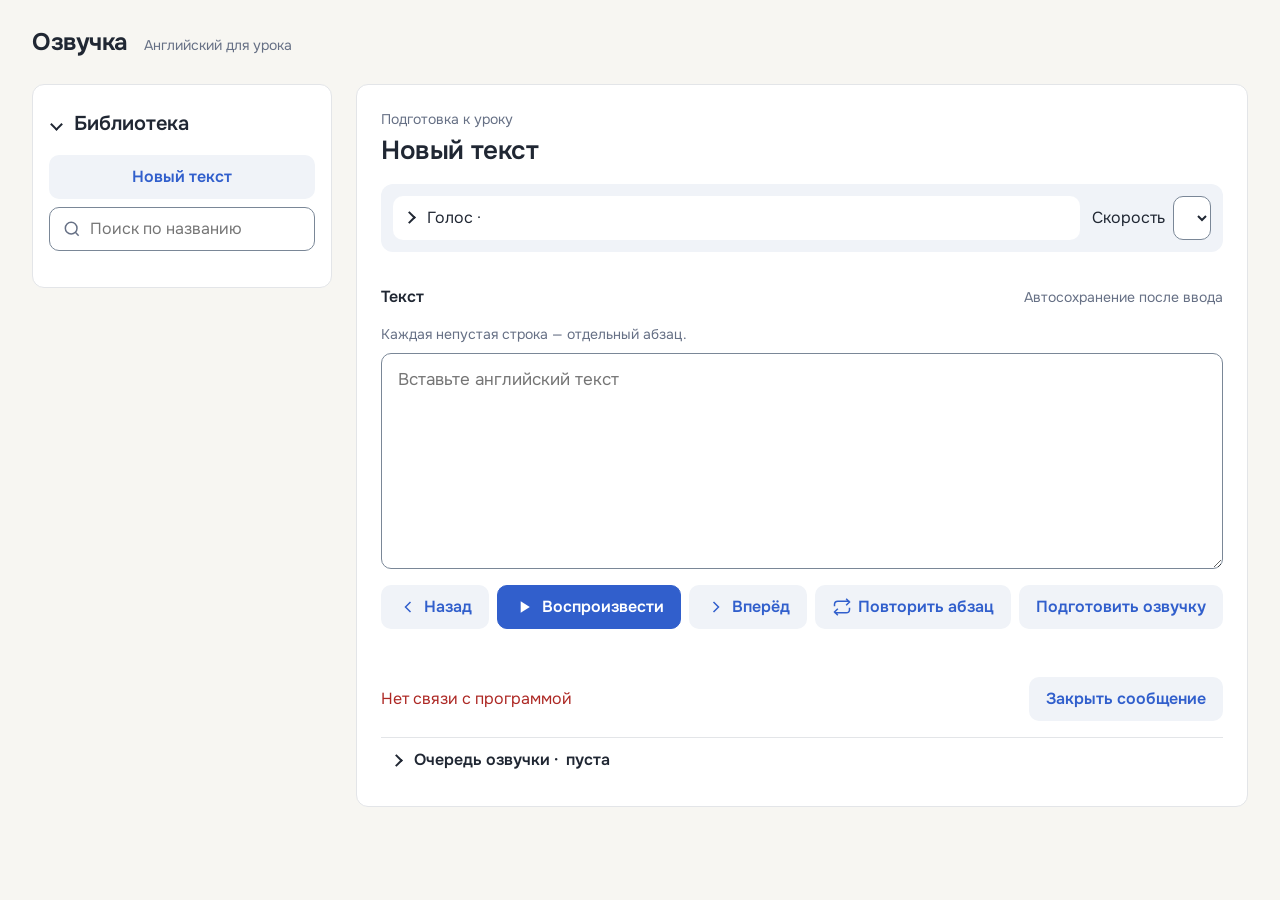
==== commit a20c16fc: "Refine Playback mode visuals" ====
--- a/ozvuchka/web/index.html
+++ b/ozvuchka/web/index.html
@@ -30,11 +30,11 @@
       <div class="transport">
         <div class="controls">
           <span class="playback-transport" role="group" aria-label="Воспроизведение">
-            <button id="previous" type="button" class="secondary playback-only" aria-label="Предыдущий абзац" title="Предыдущий абзац">Назад</button>
-            <button id="play" type="button"><svg viewBox="0 0 24 24" width="20" height="20" fill="currentColor" aria-hidden="true"><path d="M8 5v14l11-7Z"/></svg><span id="play-label">Воспроизвести</span></button>
-            <button id="next" type="button" class="secondary playback-only" aria-label="Следующий абзац" title="Следующий абзац">Вперёд</button>
+            <button id="previous" type="button" class="secondary playback-only" aria-label="Предыдущий абзац" title="Предыдущий абзац"><svg viewBox="0 0 24 24" width="20" height="20" fill="none" stroke="currentColor" stroke-width="1.8" aria-hidden="true"><path d="m15 6-6 6 6 6"/></svg><span>Назад</span></button>
+            <button id="play" type="button"><svg viewBox="0 0 24 24" width="20" height="20" fill="currentColor" aria-hidden="true"><path id="play-icon-path" d="M8 5v14l11-7Z"/></svg><span id="play-label">Воспроизвести</span></button>
+            <button id="next" type="button" class="secondary playback-only" aria-label="Следующий абзац" title="Следующий абзац"><svg viewBox="0 0 24 24" width="20" height="20" fill="none" stroke="currentColor" stroke-width="1.8" aria-hidden="true"><path d="m9 6 6 6-6 6"/></svg><span>Вперёд</span></button>
           </span>
-          <button id="repeat" type="button" class="secondary playback-only">Повторить абзац</button>
+          <button id="repeat" type="button" class="secondary playback-only"><svg viewBox="0 0 24 24" width="20" height="20" fill="none" stroke="currentColor" stroke-width="1.8" aria-hidden="true"><path d="m17 2 4 4-4 4M3 11V9a4 4 0 0 1 4-4h14M7 22l-4-4 4-4M21 13v2a4 4 0 0 1-4 4H3"/></svg><span>Повторить абзац</span></button>
           <button id="enqueue" type="button" class="secondary">Подготовить озвучку</button>
           <span class="text-size" role="group" aria-label="Размер текста"><span id="text-size-label" class="muted"></span><button id="smaller" type="button" class="secondary" aria-label="Уменьшить размер текста">A−</button><button id="bigger" type="button" class="secondary" aria-label="Увеличить размер текста">A+</button></span>
         </div>
--- a/ozvuchka/web/style.css
+++ b/ozvuchka/web/style.css
@@ -110,8 +110,12 @@
 #queue .muted { flex-basis: 100%; }
 .playback-transport, .text-size { display: flex; flex-wrap: wrap; gap: var(--space-2); }
 .playback-transport { max-width: 100%; flex-wrap: nowrap; }
-.playback-transport #play { min-width: 150px; }
+.playback-transport #play { min-width: 170px; }
+#previous, #next, #repeat { display: inline-flex; align-items: center; justify-content: center; gap: 6px; }
+#previous svg, #next svg, #repeat svg { flex: none; }
 .text-size { margin-left: auto; align-items: center; }
+body.playback .text-size { padding: 4px; background: var(--surface-soft); border-radius: var(--radius-control); }
+body.playback .text-size button { background: transparent; }
 body:not(.playback) #stop, body:not(.playback) .playback-only,
 body:not(.playback) .text-size, body:not(.playback) .keyboard-help, body:not(.playback) #paragraphs { display: none; }
 body.playback .app-header, body.playback #library-panel, body.playback .preparation,
@@ -121,26 +125,27 @@
 body.playback .working-area { padding: 0; border: 0; background: transparent; }
 /* This programmatic focus target keeps Playback keyboard controls available. */
 body.playback #text-workspace:focus { outline: none; }
-body.playback .text-header { display: flex; align-items: center; justify-content: space-between; gap: var(--space-4); padding-bottom: var(--space-4); margin-bottom: var(--space-2); border-bottom: 1px solid var(--divider); }
+body.playback .text-header { display: flex; align-items: center; justify-content: space-between; gap: var(--space-4); padding: var(--space-1) 0 var(--space-4); margin-bottom: var(--space-3); border-bottom: 1px solid var(--divider); }
 body.playback .text-header > div { min-width: 0; }
-body.playback #stop { display: inline-flex; align-items: center; justify-content: center; gap: var(--space-2); flex-shrink: 0; }
+body.playback #stop { display: inline-flex; align-items: center; justify-content: center; gap: var(--space-2); flex-shrink: 0; background: transparent; }
 body.playback #stop svg { flex-shrink: 0; }
 body.playback #repeat { margin-left: var(--space-4); }
 .reading-hint { padding-bottom: var(--space-1); }
-#position { font-weight: 600; color: var(--fg); }
+body.playback #position:not(:empty) { padding: 3px 8px; font-size: 14px; font-weight: 600; white-space: nowrap; color: #173f70; background: var(--selected); border-radius: 6px; }
+body.playback .feedback { align-items: center; min-height: 36px; padding-bottom: 0; }
 .paragraph-error { display: block; font-size: max(14px, 0.7em); }
 .paragraph-error:empty { display: none; }
-body.playback .text-header h2 { font-size: 18px; color: var(--muted); }
-body.playback .transport { position: sticky; top: 0; z-index: 1; background: var(--bg); padding-bottom: var(--space-2); border-bottom: 1px solid var(--divider); }
-body.playback .controls { padding-top: var(--space-2); }
+body.playback .text-header h2 { font-size: 18px; font-weight: 500; letter-spacing: 0; color: var(--muted); }
+body.playback .transport { position: sticky; top: var(--space-2); z-index: 1; margin-bottom: var(--space-2); padding: var(--space-2) var(--space-3); background: var(--surface); border: 1px solid var(--divider); border-radius: var(--radius); box-shadow: 0 8px 24px #2027330d; }
+body.playback .controls { padding-top: 0; }
 .keyboard-help { font-size: 14px; max-width: 75ch; }
 .keyboard-help summary { min-height: var(--control); padding: var(--space-2) 0; font-weight: 400; color: var(--accent); }
 .keyboard-help p { padding: var(--space-2) 0; }
-#paragraphs { max-width: 68ch; margin: var(--space-6) auto; list-style: none; padding: 0; line-height: 1.55; overflow-wrap: anywhere; }
-#paragraphs li { margin: var(--space-3) 0; padding: var(--space-3) var(--space-4); border-radius: var(--radius); scroll-margin-top: var(--transport-offset, 240px); scroll-margin-bottom: 16px; }
+#paragraphs { max-width: 70ch; margin: var(--space-8) auto; list-style: none; padding: 0; line-height: 1.6; overflow-wrap: anywhere; }
+#paragraphs li { margin: var(--space-3) 0; padding: var(--space-3) var(--space-4); border-radius: var(--radius); scroll-margin-top: var(--transport-offset, 240px); scroll-margin-bottom: 16px; transition: background-color 140ms ease; }
 #paragraphs li:not(.skipped) { cursor: pointer; }
 #paragraphs li:not(.skipped):hover { background: var(--selected); }
-#paragraphs li.current, #paragraphs li.current:hover { background: var(--current); box-shadow: inset 5px 0 var(--accent); }
+#paragraphs li.current, #paragraphs li.current:hover { background: var(--current); box-shadow: inset 4px 0 var(--accent); }
 #paragraphs li.skipped { color: var(--muted); }
 #paragraphs li.skipped::after { content: " — не читается вслух"; font-size: 0.7em; }
 #paragraphs li.failed { color: var(--error); }
@@ -176,6 +181,8 @@
   .playback-transport { gap: var(--space-1); }
   .playback-transport button { padding-inline: var(--space-2); }
   .playback-transport #play { min-width: 0; flex: 1; }
+  .playback-transport #previous, .playback-transport #next { width: 44px; padding-inline: 0; }
+  .playback-transport #previous span, .playback-transport #next span { display: none; }
 }
 
 #rename-title { display: inline-flex; align-items: center; gap: 6px; flex: none; margin-top: 1px; padding-inline: 10px; font-size: 14px; background: transparent; }
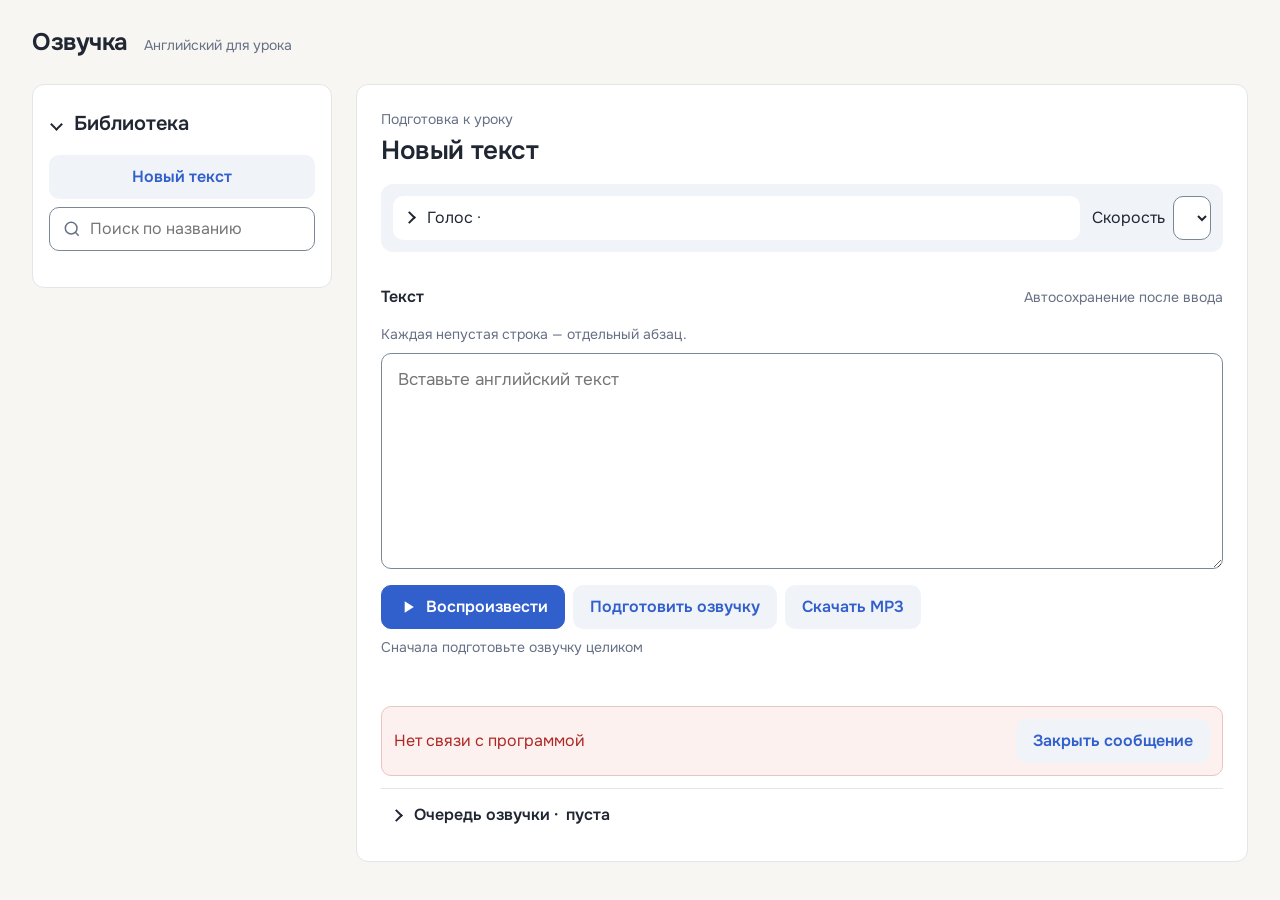
==== commit 03a73d25: "Implement MP3 export Add ready-Narration MP3 downloads with shared playback timing, safe filenames, " ====
--- a/ozvuchka/web/index.html
+++ b/ozvuchka/web/index.html
@@ -36,6 +36,8 @@
           </span>
           <button id="repeat" type="button" class="secondary playback-only"><svg viewBox="0 0 24 24" width="20" height="20" fill="none" stroke="currentColor" stroke-width="1.8" aria-hidden="true"><path d="m17 2 4 4-4 4M3 11V9a4 4 0 0 1 4-4h14M7 22l-4-4 4-4M21 13v2a4 4 0 0 1-4 4H3"/></svg><span>Повторить абзац</span></button>
           <button id="enqueue" type="button" class="secondary">Подготовить озвучку</button>
+          <button id="export" type="button" class="secondary" aria-describedby="export-help">Скачать MP3</button>
+          <p id="export-help" class="muted" role="status">Сначала подготовьте озвучку целиком</p>
           <span class="text-size" role="group" aria-label="Размер текста"><span id="text-size-label" class="muted"></span><button id="smaller" type="button" class="secondary" aria-label="Уменьшить размер текста">A−</button><button id="bigger" type="button" class="secondary" aria-label="Увеличить размер текста">A+</button></span>
         </div>
         <div class="feedback"><span id="position"></span><p id="status" role="status"></p></div>
--- a/ozvuchka/web/style.css
+++ b/ozvuchka/web/style.css
@@ -95,23 +95,25 @@
 #source-help { margin: var(--space-1) 0 var(--space-2); }
 textarea { display: block; width: 100%; min-height: 190px; padding: var(--space-3) var(--space-4); font: inherit; font-size: 17px; line-height: 1.6; color: var(--fg); background: var(--surface); border: 1px solid var(--border); border-radius: var(--radius-control); resize: vertical; transition: border-color 140ms ease, box-shadow 140ms ease; }
 .controls { display: flex; align-items: center; flex-wrap: wrap; gap: var(--space-2); padding-top: var(--space-4); }
+#export-help { flex-basis: 100%; }
 #play { display: inline-flex; align-items: center; justify-content: center; gap: var(--space-2); }
 #play svg { flex: none; }
 .feedback { display: flex; flex-wrap: wrap; gap: var(--space-3); min-height: 40px; padding: var(--space-2) 0; font-size: 14px; color: var(--muted); }
 .feedback .error { font-size: 16px; }
-#queue-panel { border-top: 1px solid var(--divider); margin-top: var(--space-2); }
+#queue-panel { border-top: 1px solid var(--divider); margin-top: var(--space-3); padding-top: var(--space-1); }
 #queue-panel > summary { overflow-wrap: anywhere; }
 #queue-empty { padding: var(--space-2); }
 #queue-cancel-help { padding: var(--space-2); }
 #queue { max-height: 220px; overflow: auto; }
-#queue li { display: flex; align-items: center; flex-wrap: wrap; gap: var(--space-2); padding: var(--space-2); }
+#queue li { display: flex; align-items: center; flex-wrap: wrap; gap: var(--space-2); margin: var(--space-1) 0; padding: var(--space-2) var(--space-3); background: var(--surface-soft); border-radius: var(--radius-control); }
 #queue .title { flex: 1; min-width: 150px; overflow-wrap: anywhere; }
-#queue li + li { border-top: 1px solid var(--divider); }
+#queue li + li { border-top: 0; }
 #queue .muted { flex-basis: 100%; }
+#queue button { background: transparent; }
 .playback-transport, .text-size { display: flex; flex-wrap: wrap; gap: var(--space-2); }
 .playback-transport { max-width: 100%; flex-wrap: nowrap; }
 .playback-transport #play { min-width: 170px; }
-#previous, #next, #repeat { display: inline-flex; align-items: center; justify-content: center; gap: 6px; }
+body.playback #previous, body.playback #next, body.playback #repeat { display: inline-flex; align-items: center; justify-content: center; gap: 6px; }
 #previous svg, #next svg, #repeat svg { flex: none; }
 .text-size { margin-left: auto; align-items: center; }
 body.playback .text-size { padding: 4px; background: var(--surface-soft); border-radius: var(--radius-control); }
@@ -119,7 +121,8 @@
 body:not(.playback) #stop, body:not(.playback) .playback-only,
 body:not(.playback) .text-size, body:not(.playback) .keyboard-help, body:not(.playback) #paragraphs { display: none; }
 body.playback .app-header, body.playback #library-panel, body.playback .preparation,
-body.playback .eyebrow, body.playback #enqueue, body.playback #queue-panel { display: none; }
+body.playback .eyebrow, body.playback #enqueue, body.playback #export, body.playback #export-help,
+body.playback #queue-panel { display: none; }
 body.playback main { max-width: 1440px; padding-top: var(--space-4); }
 body.playback .workspace { display: block; }
 body.playback .working-area { padding: 0; border: 0; background: transparent; }
@@ -156,7 +159,7 @@
   .workspace { grid-template-columns: minmax(0, 1fr); gap: var(--space-3); }
   #library-panel { position: relative; top: auto; z-index: 2; }
   #library-panel[open] > summary { background: var(--selected); }
-  .library-content { position: absolute; top: 100%; left: 0; width: 100%; max-height: calc(100dvh - 144px); padding: var(--space-3); overflow-y: auto; overscroll-behavior: contain; background: var(--surface); border: 1px solid var(--border); border-radius: var(--radius); box-shadow: 0 8px 24px #242b3520; }
+  .library-content { position: absolute; top: calc(100% + 4px); left: 0; width: 100%; max-height: calc(100dvh - 144px); padding: var(--space-3); overflow-y: auto; overscroll-behavior: contain; background: var(--surface); border: 1px solid var(--divider); border-radius: var(--radius); box-shadow: 0 12px 32px #2027331f; }
   #library { flex: none; overflow: visible; scrollbar-gutter: auto; }
   .working-area { padding: var(--space-4); }
   .settings { display: grid; grid-template-columns: minmax(0, 1fr); }
@@ -187,20 +190,23 @@
 
 #rename-title { display: inline-flex; align-items: center; gap: 6px; flex: none; margin-top: 1px; padding-inline: 10px; font-size: 14px; background: transparent; }
 body.playback #rename-title { display: none; }
-dialog { width: min(560px, calc(100% - 32px)); max-height: calc(100dvh - 32px); overflow-y: auto; padding: var(--space-6); color: var(--fg); background: var(--surface); border: 1px solid var(--border); border-radius: var(--radius); }
-dialog::backdrop { background: #242b3580; }
+dialog { width: min(560px, calc(100% - 32px)); max-height: calc(100dvh - 32px); overflow-y: auto; padding: var(--space-6); color: var(--fg); background: var(--surface); border: 1px solid var(--divider); border-radius: 16px; box-shadow: 0 24px 64px #20273333; }
+dialog::backdrop { background: #20273366; }
+dialog[aria-busy="true"] { cursor: progress; }
 dialog h2 { font-size: 24px; }
 #dialog-description { margin-top: var(--space-3); overflow-wrap: anywhere; }
 #rename-field { display: grid; gap: var(--space-2); margin-top: var(--space-4); }
-#dialog-name { width: 100%; min-width: 0; min-height: var(--control); padding: var(--space-2); border: 1px solid var(--border); border-radius: 8px; background: white; color: var(--fg); }
+#dialog-name { width: 100%; min-width: 0; min-height: var(--control); padding: var(--space-2) var(--space-3); border: 1px solid var(--border); border-radius: var(--radius-control); background: var(--surface); color: var(--fg); }
 #dialog-name[aria-invalid="true"] { border-color: var(--error); }
-#dialog-error:not(:empty) { margin-top: var(--space-3); }
+#dialog-error:not(:empty) { margin-top: var(--space-3); padding: 10px var(--space-3); background: #fdf1f0; border-radius: var(--radius-control); }
 .dialog-actions { display: flex; flex-wrap: wrap; justify-content: flex-end; gap: var(--space-2); margin-top: var(--space-6); }
+#dialog-cancel { background: transparent; }
 #dialog-submit.destructive { background: var(--error); border-color: var(--error); }
 #dialog-submit.destructive:hover { background: #8f201d; }
 
 .save-feedback { display: flex; flex-wrap: wrap; align-items: center; justify-content: flex-end; gap: 6px var(--space-2); min-height: 44px; min-width: 0; overflow-wrap: anywhere; }
 #save-check { flex: none; color: #247451; }
 #save-hint { font-size: 14px; }
-.action-error { display: flex; align-items: center; flex-wrap: wrap; gap: var(--space-2); padding-block: var(--space-2); overflow-wrap: anywhere; }
+.action-error { display: flex; align-items: center; flex-wrap: wrap; gap: var(--space-2); margin-top: var(--space-2); padding: var(--space-3); overflow-wrap: anywhere; background: #fdf1f0; border: 1px solid #eac5c2; border-radius: var(--radius-control); }
 .action-error p { flex: 1 1 240px; min-width: 0; }
+textarea[aria-busy="true"] { background: var(--surface-soft); cursor: progress; }
